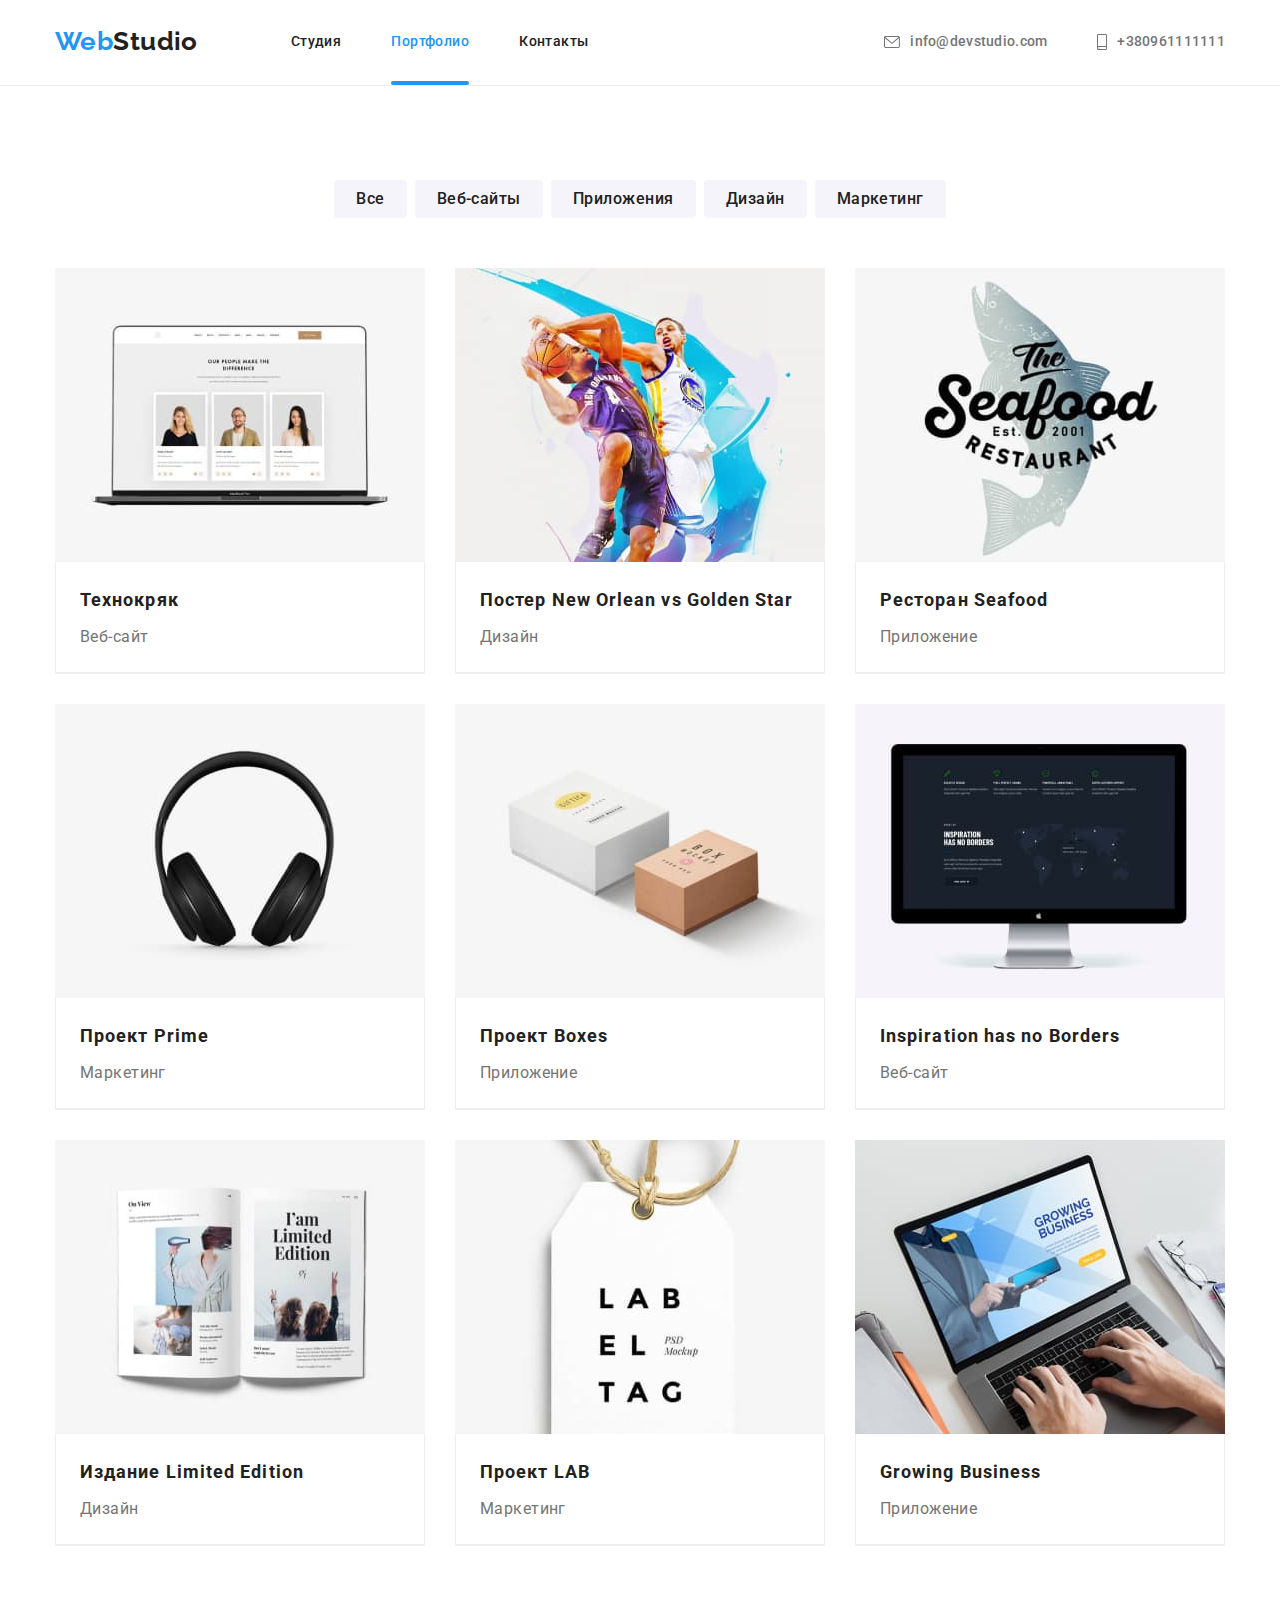
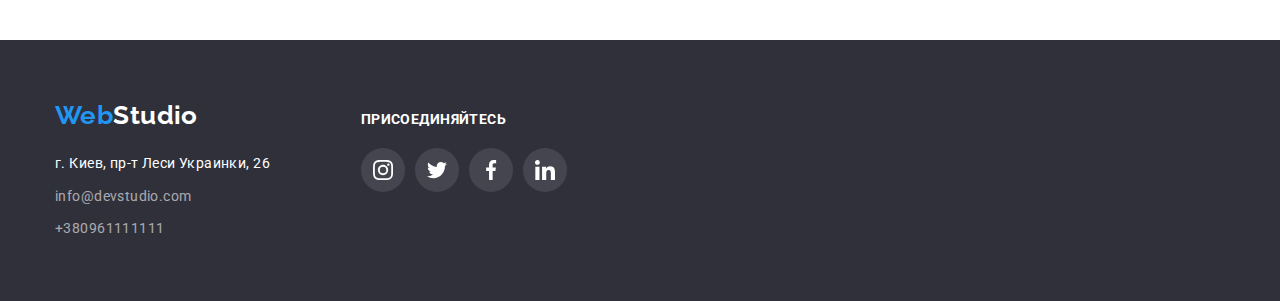
==== portfolio.html @ 93a17769 "start" ====
<!DOCTYPE html>
<html lang="en">
<head>
    <meta charset="UTF-8">
    <meta http-equiv="X-UA-Compatible" content="IE=edge">
    <meta name="viewport" content="width=device-width, initial-scale=1.0">
    <title>Портфолио</title>
    <link rel="stylesheet" href="https://cdn.jsdelivr.net/npm/modern-normalize@1.1.0/modern-normalize.min.css">
    <link rel="preconnect" href="https://fonts.googleapis.com">
    <link rel="preconnect" href="https://fonts.gstatic.com" crossorigin>
    <link href="https://fonts.googleapis.com/css2?family=Raleway:wght@700&family=Roboto:wght@400;500;700;900&display=swap"
        rel="stylesheet">    
    <link rel="stylesheet" href="./css/styles.css">
</head>
<body>
    <header>
        <!--site nav-->
        <div class="container navigation">
            <nav>
                <a href="" class="logo"><span class="logo-accent">Web</span>Studio</a>
                <ul class="site-nav list">
                    <li class="item"><a href="index.html" class="link nav">Студия</a></li>
                    <li class="item"><a href="portfolio.html" class="link nav current">Портфолио</a></li>
                    <li class="item"><a href="" class="link nav">Контакты</a></li>
                </ul>
            </nav>
            <!--contacts-->
            <ul class="contacts list">
                <li class="item contacts-header">
    
                    <a href="mailto:info@devstudio.com" class="feedback link icon-item">
                        <svg class="icon-envelope" width="16" height="12">
                            <use href="./images/icons.svg#icon-envelope"></use>
                        </svg>
                        info@devstudio.com</a>
                </li>
                <li class="item contacts-header">
    
                    <a href="tell:+380961111111" class="feedback link icon-item">
                        <svg class="icon-smartphone" width="10" height="16">
                            <use href="./images/icons.svg#icon-smartphone"></use>
                        </svg>
                        +380961111111</a>
                </li>
            </ul>
        </div>
    </header>
    <main>
        <section class="section">
            <div class="container">
                <h1 hidden>Наши работы</h1>
                <ul class="filter list">
                    <li class="item"><button type="button" class="button secondary">Все</button></li>
                    <li class="item"><button type="button" class="button secondary">Веб-сайты</button></li>
                    <li class="item"><button type="button" class="button secondary">Приложения</button></li>
                    <li class="item"><button type="button" class="button secondary">Дизайн</button></li>
                    <li class="item"><button type="button" class="button secondary">Маркетинг</button></li>
                </ul>
                <ul class="portfolio-list list">
                    <li class="item"> 
                            <div class="portfolio-description">                    
                                <img src="./images/people.jpg" alt="сайт" width="370" height="294">
                                <div class="portfolio-overlay">
                                    <p class="portfolio-overlay-text">Ресурс предлагает комплексные предложения с разным уровнем функционала и сервисов. Все это позволит посетителю получить
                                    исчерпывающие сведения о компании или частном лице.</p>
                                </div>
                            </div>
                            <div class="card-portfolio">
                                <h2 class="portfolio-title">Технокряк</h2>
                                <p class="portfolio-exemple">Веб-сайт</p>
                            </div>
                    </li>
                    <li class="item">
                            <div class="portfolio-description">
                                <img src="./images/basket.jpg" alt="баскетюол постер" width="370" height="294">
                                <div class="portfolio-overlay">
                                    <p class="portfolio-overlay-text">Ресурс предлагает комплексные предложения с разным уровнем функционала и сервисов.
                                        Все это позволит посетителю получить
                                        исчерпывающие сведения о компании или частном лице.</p>
                                </div>
                            </div>
                            <div class="card-portfolio">
                                <h2 class="portfolio-title">Постер New Orlean vs Golden Star</h2>
                                <p class="portfolio-exemple">Дизайн</p>
                            </div>
                    </li>
                    <li class="item">
                            <div class="portfolio-description">
                                <img src="./images/logorest.jpg" alt="логотип ресторана" width="370" height="294">
                                <div class="portfolio-overlay">
                                    <p class="portfolio-overlay-text">Ресурс предлагает комплексные предложения с разным уровнем функционала и сервисов.
                                        Все это позволит посетителю получить
                                        исчерпывающие сведения о компании или частном лице.</p>
                                </div>
                            </div>
                            <div class="card-portfolio">
                                <h2 class="portfolio-title">Ресторан Seafood</h2>
                                <p class="portfolio-exemple">Приложение</p>
                            </div>
                        </a>
                    </li>
                    <li class="item">
                            <div class="portfolio-description">
                                <img src="./images/headphones.jpg" alt="наушники" width="370" height="294">
                                <div class="portfolio-overlay">
                                    <p class="portfolio-overlay-text">Ресурс предлагает комплексные предложения с разным уровнем функционала и сервисов.
                                        Все это позволит посетителю получить
                                        исчерпывающие сведения о компании или частном лице.</p>
                                </div>
                            </div>
                            <div class="card-portfolio">
                                <h2 class="portfolio-title">Проект Prime</h2>
                                <p class="portfolio-exemple">Маркетинг</p>
                            </div>
                    </li>
                    <li class="item">
                            <div class="portfolio-description">
                                <img src="./images/box.jpg" alt="две коробки" width="370" height="294">
                                <div class="portfolio-overlay">
                                    <p class="portfolio-overlay-text">Ресурс предлагает комплексные предложения с разным уровнем функционала и сервисов.
                                        Все это позволит посетителю получить
                                        исчерпывающие сведения о компании или частном лице.</p>
                                </div>
                            </div>
                            <div class="card-portfolio">
                                <h2 class="portfolio-title">Проект Boxes</h2>
                                <p class="portfolio-exemple">Приложение</p>
                            </div>
                    </li>
                    <li class="item">
                            <div class="portfolio-description">
                                <img src="./images/monitor.jpg" alt="монитор" width="370" height="294">
                                <div class="portfolio-overlay">
                                    <p class="portfolio-overlay-text">Ресурс предлагает комплексные предложения с разным уровнем функционала и сервисов.
                                        Все это позволит посетителю получить
                                        исчерпывающие сведения о компании или частном лице.</p>
                                </div>
                            </div>
                            <div class="card-portfolio">
                                <h2 class="portfolio-title">Inspiration has no Borders</h2>
                                <p class="portfolio-exemple">Веб-сайт</p>
                            </div>
                    </li>
                    <li class="item">
                            <div class="portfolio-description">
                                <img src="./images/magazine.jpg" alt="журнал" width="370" height="294">
                                <div class="portfolio-overlay">
                                    <p class="portfolio-overlay-text">Ресурс предлагает комплексные предложения с разным уровнем функционала и сервисов.
                                        Все это позволит посетителю получить
                                        исчерпывающие сведения о компании или частном лице.</p>
                                </div>
                            </div>
                            <div class="card-portfolio">
                                <h2 class="portfolio-title">Издание Limited Edition</h2>
                                <p class="portfolio-exemple">Дизайн</p>
                            </div>
                    </li>
                    <li class="item">
                            <div class="portfolio-description">
                                <img src="./images/label.jpg" alt="ярлык" width="370" height="294">
                                <div class="portfolio-overlay">
                                    <p class="portfolio-overlay-text">Ресурс предлагает комплексные предложения с разным уровнем функционала и сервисов.
                                        Все это позволит посетителю получить
                                        исчерпывающие сведения о компании или частном лице.</p>
                                </div>
                            </div>
                            <div class="card-portfolio">
                                <h2 class="portfolio-title">Проект LAB</h2>
                                <p class="portfolio-exemple">Маркетинг</p>
                            </div>
                    </li>
                    <li class="item">
                            <div class="portfolio-description">
                                <img src="./images/laptop.jpg" alt="ноутбук" width="370" height="294">
                                <div class="portfolio-overlay">
                                    <p class="portfolio-overlay-text">Ресурс предлагает комплексные предложения с разным уровнем функционала и сервисов.
                                        Все это позволит посетителю получить
                                        исчерпывающие сведения о компании или частном лице.</p>
                                </div>
                            </div>
                            <div class="card-portfolio">
                                <h2 class="portfolio-title">Growing Business</h2>
                                <p class="portfolio-exemple">Приложение</p>
                            </div>
                    </li>       
                </ul>
            </div>
        </section>
    </main>
    <!--footer-->
    <footer class="footer">
        <div class="footer-items container">
            <div class="contacts-nav-footer">
                <div class="logo-footer">
                    <a href="" class="logo"><span class="logo-accent">Web</span>Studio</a>
                </div>
                <address>
                    <ul class="contacts-footer list">
                        <li class="item">
                            <a href="https://goo.gl/maps/sGWzshtrrZ5VpV499" class="location link">г. Киев, пр-т Леси
                                Украинки, 26</a>
                        </li>
                        <li class="item">
                            <a href="mailto:info@devstudio.com" class="feedback mail link">info@devstudio.com</a>
                        </li>
                        <li class="item">
                            <a href="tell:+380961111111" class="feedback tell link">+380961111111</a>
                        </li>
                    </ul>
                </address>
            </div>
            <div>
                <h3 class="connect-footer">Присоединяйтесь</h3>
                <ul class="social-link-list-footer list">
                    <li class="social-link-item">
                        <a href="" class="social-link bg-icon-footer">
                            <svg class="social-link-icon color-icon-footer" width="20" height="20">
                                <use href="./images/icons.svg#icon-instagram"></use>
                            </svg>
                        </a>
                    </li>
                    <li class="social-link-item">
                        <a href="" class="social-link bg-icon-footer">
                            <svg class="social-link-icon color-icon-footer" width="20" height="20">
                                <use href="./images/icons.svg#icon-twitter"></use>
                            </svg>
                        </a>
                    </li>
                    <li class="social-link-item">
                        <a href="" class="social-link bg-icon-footer">
                            <svg class="social-link-icon color-icon-footer" width="20" height="20">
                                <use href="./images/icons.svg#icon-facebook"></use>
                            </svg>
                        </a>
                    </li>
                    <li class="social-link-item">
                        <a href="" class="social-link bg-icon-footer">
                            <svg class="social-link-icon color-icon-footer" width="20" height="20">
                                <use href="./images/icons.svg#icon-linkedin"></use>
                            </svg>
                        </a>
                    </li>
                </ul>
            </div>
        </div>
    </footer>
</body>
</html>
---- css/styles.css ----
/* accent color #2196F3 */
/* basic color text #212121 */
/* secondary color text #757575 */
/* white #ffffff */
/* secondary background color #F5F4FA */
/* accent backround color #2F303A */
/* contacts footer rgba(255, 255, 255, 0,6) */
:root {
  --accent-color: #2196f3;
  --basic-color-text: #757575;
  --secondary-color-text: #212121;
  --primary-white-color: #ffffff;
  --secondary-bg-color: #f5f4fa;
  --footer-bg-color: #2f303a;
  --footer-contact-color: rgba(255, 255, 255, 0.6);
  --secondary-accent-color: #188ce8;
  --primary-font-famyly: Roboto, sans-serif;
  --secondary-font-family: Raleway, sans-serif;
  --card-set-gat: 30px;
  --color-icons: #afb1b8;
  --hero-bg-gradient: rgba(47, 48, 58, 0.4);
}
body {
  color: var(--basic-color-text);
  background-color: var(--primary-white-color);

  font-family: var(--primary-font-famyly);
  font-weight: 400;
  font-size: 14px;
  line-height: 1.71;
  letter-spacing: 0.03em;
}
img {
  display: block;
  max-width: 100%;
}
header {
  border-bottom: 1px solid rgba(236, 236, 236, 1);
}
/* ===components start=== */
.link {
  text-decoration: none;
}
.list {
  list-style: none;
}
.title {
  color: var(--secondary-color-text);
  font-size: 36px;
  line-height: 1.17;

  margin-bottom: 50px;
  text-align: center;
}
h1,
h2,
h3,
h4,
h5,
h6,
p {
  margin: 0;
}
ol,
ul {
  margin-top: 0;
  margin-bottom: 0;
  padding-left: 0;
}
.container {
  width: 1200px;
  padding-left: 15px;
  padding-right: 15px;
  margin-left: auto;
  margin-right: auto;
}
.section {
  padding-top: 94px;
  padding-bottom: 94px;
}
.section.no-padding-top {
  padding-top: 0;
}
.social-link {
  width: 44px;
  height: 44px;
  display: flex;
  justify-content: center;
  align-items: center;
  border-radius: 50%;
  transition-property: background-color;
  transition-duration: 250ms;
  transition-timing-function: cubic-bezier(0.4, 0, 0.2, 1);
}
.social-link-icon {
  fill: var(--color-icons);
  transition-property: color;
  transition-duration: 250ms;
  transition-timing-function: cubic-bezier(0.4, 0, 0.2, 1);
}
.social-link:hover,
.social-link:focus {
  background-color: var(--accent-color);
}
.social-link:hover .social-link-icon,
.social-link:focus .social-link-icon {
  fill: var(--primary-white-color);
}

/* ===component end=== */
/* ===logo start=== */
.logo {
  margin-right: 93px;

  font-family: var(--secondary-font-family);
  font-weight: 700;
  font-size: 26px;
  line-height: 1.2;
  text-decoration: none;

  color: var(--secondary-color-text);
}
.logo-accent {
  color: var(--accent-color);
}
/* ===logo end ===*/
/* ===site-nav start=== */
.navigation {
  display: flex;
  justify-content: space-between;
  align-items: center;
  padding-top: 24px;
  padding-bottom: 25px;
}
nav {
  display: flex;
  align-items: center;
}
.site-nav {
  display: flex;

  font-weight: 500;
  line-height: 1.14;
}
.contacts {
  display: flex;
  margin-left: auto;
}
.site-nav .item:not(:last-child),
.contacts .item:not(:last-child) {
  margin-right: 50px;
}
.link.nav {
  position: relative;
  color: var(--secondary-color-text);
  padding-top: 32px;
  padding-bottom: 32px;
  transition-property: color;
  transition-duration: 250ms;
  transition-timing-function: cubic-bezier(0.4, 0, 0.2, 1);
}
.feedback.link {
  font-weight: 500;
  font-size: 14px;
  line-height: 1.14;
  letter-spacing: 0.02em;
  color: var(--basic-color-text);
  transition-property: color;
  transition-duration: 250ms;
  transition-timing-function: cubic-bezier(0.4, 0, 0.2, 1);
}
.icon-item {
  display: flex;
  align-items: center;
  padding-top: 10px;
  padding-bottom: 10px;
}
.icon-envelope,
.icon-smartphone {
  margin-right: 10px;
  fill: currentColor;
}

.link.nav:hover,
.link.nav:focus,
.feedback.link:hover,
.feedback.link:focus {
  color: var(--accent-color);
}
.link.nav.current {
  color: var(--accent-color);
}
.link.nav.current::after {
  position: absolute;

  display: block;
  content: "";
  width: 100%;
  height: 4px;
  border-radius: 2px;
  bottom: -4px;

  background-color: var(--accent-color);
}
/* ===site-nav end=== */
/* ===hero start=== */
.hero {
  max-width: 1600px;
  min-height: 600px;
  margin: 0 auto;
  padding: 200px 0;
  text-align: center;

  background-image: linear-gradient(
      to right,
      var(--hero-bg-gradient),
      var(--hero-bg-gradient)
    ),
    url("../images/bg-image.jpg");

  background-repeat: no-repeat;
  background-position: center;
  background-size: cover;
  background-color: var(--footer-bg-color);
}
.hero-title {
  margin-bottom: 30px;

  font-weight: 900;
  font-size: 44px;
  line-height: 1.36;
  text-align: center;
  letter-spacing: 0.06em;
  text-transform: uppercase;

  color: var(--primary-white-color);
}
/* ===hero end */
/* ===buttons start=== */
.button {
  border-radius: 4px;
  border: none;

  font-size: 16px;
  font-family: inherit;
  text-align: center;

  color: var(--secondary-color-text);
  background-color: var(--secondary-bg-color);
}
.button.primary {
  padding: 10px 32px;

  font-weight: 700;
  line-height: 1.87;
  letter-spacing: 0.06em;

  color: var(--primary-white-color);
  background-color: var(--accent-color);

  transition-property: background-color;
  transition-duration: 250ms;
  transition-timing-function: cubic-bezier(0.4, 0, 0.2, 1);
}
.button.primary:hover,
.button.primary:focus {
  background-color: var(--secondary-accent-color);
}
.button.secondary {
  padding: 6px 22px;

  font-weight: 500;
  line-height: 1.62;
  letter-spacing: 0.03em;

  transition-property: color, background-color, box-shadow;
  transition-duration: 250ms;
  transition-timing-function: cubic-bezier(0.4, 0, 0.2, 1);
}
.button.secondary:hover,
.button.secondary:focus {
  color: var(--primary-white-color);
  background-color: var(--accent-color);
  box-shadow: 0px 3px 1px rgba(0, 0, 0, 0.1), 0px 1px 2px rgba(0, 0, 0, 0.08),
    0px 2px 2px rgba(0, 0, 0, 0.12);

  cursor: pointer;
}
.button.secondary.active {
  color: var(--primary-white-color);
  background-color: var(--accent-color);
}
/* ===buttons end=== */
/* ===sections primary page start===*/
.features-list .item:not(:last-child),
.working-list .item:not(:last-child),
.team-list .item:not(:last-child) {
  margin-right: 30px;
}
.description {
  width: calc((100%-90px) / 4);
}
.features-list,
.team-list,
.working-list {
  display: flex;
  justify-content: center;
}
.features-point {
  padding-bottom: 10px;

  font-size: 14px;
  line-height: 1.14;
  text-transform: uppercase;

  color: var(--secondary-color-text);
}
.icon-features {
  display: flex;
  justify-content: center;
  align-items: center;
  width: 270px;
  height: 120px;
  margin-bottom: 30px;
  background-color: var(--secondary-bg-color);
  border-radius: 4px;
}
.working-item {
  position: relative;
}
.working-subscription {
  position: absolute;
  bottom: 0;
  width: 370px;
  height: 70px;

  font-family: Roboto;
  font-style: normal;
  font-weight: bold;
  font-size: 14px;
  line-height: 1.14;
  text-align: center;
  text-transform: uppercase;
  padding-top: 27px;

  color: #ffffff;
  background: rgba(47, 48, 58, 0.8);
}

.team-section {
  background-color: var(--secondary-bg-color);
}
.team-description {
  background-color: var(--primary-white-color);
  border-radius: 0px 0px 4px 4px;
  box-shadow: 0px 1px 3px rgba(0, 0, 0, 0.12), 0px 1px 1px rgba(0, 0, 0, 0.14),
    0px 2px 1px rgba(0, 0, 0, 0.2);
}
.card-team {
  padding: 30px 32px;
}
.team-name,
.team-position {
  font-size: 16px;
  line-height: 1.19;
  text-align: center;
}
.team-name {
  margin-bottom: 10px;

  font-weight: 500;

  color: var(--secondary-color-text);
}
.social-link-list {
  display: flex;
  margin-top: 16px;
  align-items: center;
  justify-content: space-between;
}

.regular-customers-list {
  display: flex;
  justify-content: space-between;
  align-items: center;
}
.client-logo {
  fill: var(--color-icons);
  transition-property: fill;
  transition-duration: 250ms;
  transition-timing-function: cubic-bezier(0.4, 0, 0.2, 1);
}
.regular-client-link {
  display: flex;
  justify-content: center;
  align-items: center;
  width: 170px;
  height: 92px;
  border: 1px solid var(--color-icons);
  border-radius: 4px;

  transition-property: border;
  transition-duration: 250ms;
  transition-timing-function: cubic-bezier(0.4, 0, 0.2, 1);
}
.regular-client-link:hover,
.regular-client-link:focus {
  border: 1px solid var(--accent-color);
}
.regular-client-link:hover .client-logo,
.regular-client-link:focus .client-logo {
  fill: var(--accent-color);
}
/* ===sections primary page end=== */
/* ===section portfolio page start=== */
.filter {
  display: flex;
  justify-content: center;
  margin-bottom: 50px;
}
.filter .item:not(:last-child) {
  margin-right: 8px;
}
.portfolio-list {
  display: flex;
  flex-wrap: wrap;

  margin-bottom: calc(-1 * var(--card-set-gat));
  margin-right: calc(-1 * var(--card-set-gat));
}
.portfolio-list > .item {
  margin-bottom: var(--card-set-gat);
  margin-right: var(--card-set-gat);
  width: calc(100% / 3- var(--card-set-gat));
  border-bottom: 1px solid #eeeeee;
  transition-property: box-shadow;
  transition-duration: 250ms;
  transition-timing-function: cubic-bezier(0.4, 0, 0.2, 1);
}
.portfolio-list > .item:hover {
  box-shadow: 0px 1px 1px rgba(0, 0, 0, 0.12), 0px 4px 4px rgba(0, 0, 0, 0.06),
    1px 4px 6px rgba(0, 0, 0, 0.16);
}
.portfolio-list > .item:hover .portfolio-overlay {
  transform: translateY(0);
  opacity: 1;
}
.portfolio-title {
  margin-bottom: 4px;

  font-weight: 700;
  font-size: 18px;
  line-height: 2;
  letter-spacing: 0.06em;

  color: var(--secondary-color-text);
}
.card-portfolio {
  padding: 20px 24px;
  border: 1px solid #eeeeee;
  border-top: none;
}
.portfolio-description {
  position: relative;
  overflow: hidden;
}
.portfolio-overlay {
  position: absolute;
  opacity: 0;

  display: inline-block;
  content: "";
  width: 100%;
  height: 100%;
  top: 0;
  left: 0;

  background-color: rgba(33, 150, 243, 0.9);

  transform: translateY(100%);
  transition: transform 250ms cubic-bezier(0.4, 0, 0.2, 1);
}
.portfolio-overlay-text {
  position: absolute;
  top: 0;
  left: 0;

  padding: 63px 24px;

  font-size: 18px;
  line-height: 1.56;

  color: var(--primary-white-color);
}

.portfolio-exemple {
  font-size: 16px;
  line-height: 1.87;

  color: var(--basic-color-text);
}
/* ===section portfolio page end=== */
/* ===footer start=== */
.footer {
  padding-top: 60px;
  padding-bottom: 60px;
  background-color: var(--footer-bg-color);
}
.logo-footer {
  margin-bottom: 20px;
}
.contacts-footer .item:not(:last-child) {
  margin-bottom: 9px;
}
.footer .logo {
  color: var(--primary-white-color);
}
.location {
  font-style: normal;
  color: var(--primary-white-color);
  transition-property: color;
  transition-duration: 250ms;
  transition-timing-function: cubic-bezier(0.4, 0, 0.2, 1);
}
.location:hover,
.location:focus {
  color: var(--accent-color);
}
.mail.link,
.tell.link {
  font-style: normal;
  font-weight: 400;
  letter-spacing: 0.03em;
  line-height: 1.71;

  color: var(--footer-contact-color);
}
.footer-items {
  display: flex;
  align-items: baseline;
}
.social-link-list-footer {
  display: flex;
}
.social-link-item:not(:last-child) {
  margin-right: 10px;
}
.connect-footer {
  margin-bottom: 20px;
  font-size: 14px;
  line-height: 1.14;
  text-transform: uppercase;
  color: var(--primary-white-color);
}
.contacts-nav-footer {
  margin-right: 70px;
}
.bg-icon-footer {
  background-color: rgba(255, 255, 255, 0.1);
}
.color-icon-footer {
  fill: var(--primary-white-color);
}
/* ===footer end=== */
/* ===backdrop start=== */
.backdrop {
  position: fixed;
  top: 0;
  left: 0;

  width: 100%;
  height: 100%;
  background-color: rgba(0, 0, 0, 0.2);
  transition: opacity 250ms cubic-bezier(0.4, 0, 0.2, 1),
  visibility 250ms cubic-bezier(0.4, 0, 0.2, 1);
}
.backdrop.is-hidden {
  opacity: 0;
  pointer-events: none;
}
.modal {
  position: absolute;
  top: 50%;
  left: 50%;
  transform: translate(-50%, -50%);

  min-width: 528px;
  min-height: 581px;
  padding: 8px;
  background-color: var(--primary-white-color);
  box-shadow: 0px 1px 3px rgba(0, 0, 0, 0.12), 0px 1px 1px rgba(0, 0, 0, 0.14),
    0px 2px 1px rgba(0, 0, 0, 0.2);
  border-radius: 4px;
}
.close-btn {
  position: absolute;
  right: 8px;

  display: flex;
  justify-content: center;
  align-items: center;

  margin: 0;
  padding: 0;
  border: 0;
  width: 30px;
  height: 30px;

  border-radius: 50%;
  border: 1px solid rgba(0, 0, 0, 0.1);
  background-color: var(--primary-white-color);
}

/* ===backdrop end=== */
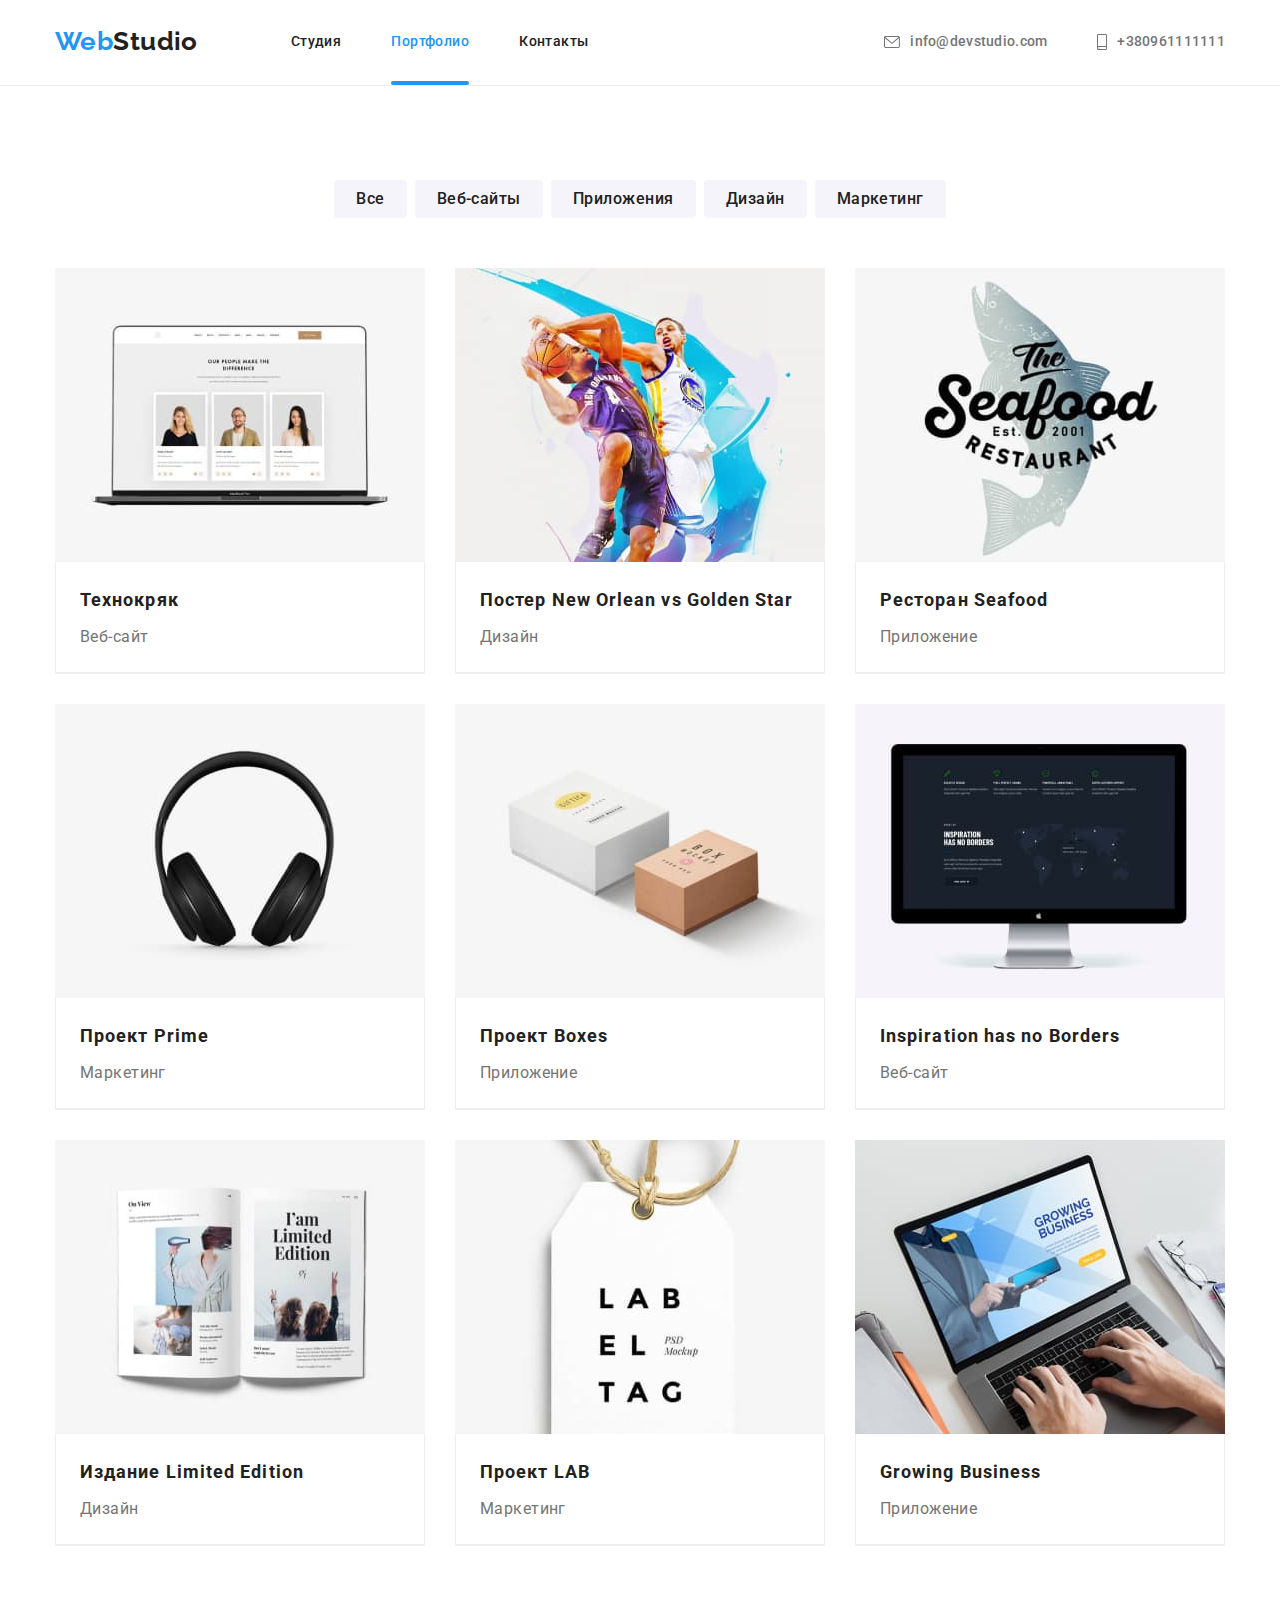
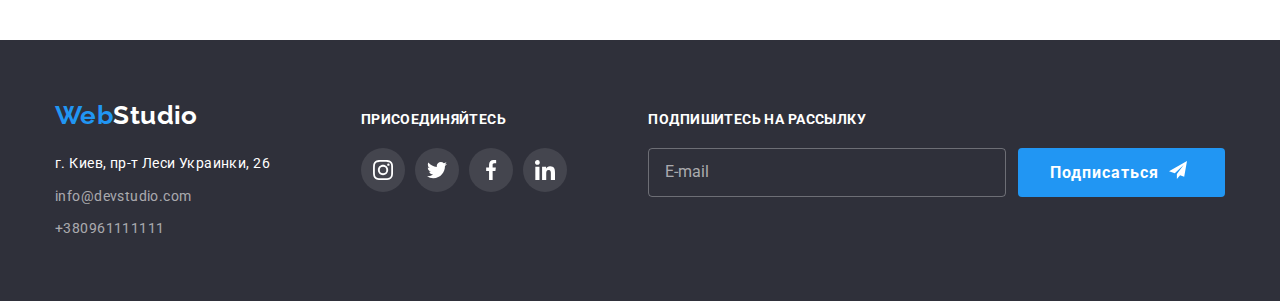
==== commit d9bce865: "6/04" ====
--- a/portfolio.html
+++ b/portfolio.html
@@ -242,6 +242,18 @@
                     </li>
                 </ul>
             </div>
+            <div class="subscribe-form">
+                <h3 class="connect-footer">Подпишитесь на рассылку</h3>
+                <form class="subscribe-container" action="">
+                    <input class="subscribe-area" type="email" name="email" placeholder="E-mail">
+                    <button type="submit" class="button primary subscribe-button">
+                        <span class="subscribe-button-text">Подписаться</span>
+                        <svg width="24" height="24">
+                            <use href="./images/icons.svg#icon-send"></use>
+                        </svg>
+                    </button>
+                </form>
+            </div>
         </div>
     </footer>
 </body>
--- a/css/styles.css
+++ b/css/styles.css
@@ -290,6 +290,10 @@
   color: var(--primary-white-color);
   background-color: var(--accent-color);
 }
+.subscribe-button {
+  display: flex;
+  align-items: center;
+}
 /* ===buttons end=== */
 /* ===sections primary page start===*/
 .features-list .item:not(:last-child),
@@ -538,6 +542,7 @@
 .footer-items {
   display: flex;
   align-items: baseline;
+  justify-content: space-between;
 }
 .social-link-list-footer {
   display: flex;
@@ -560,6 +565,29 @@
 }
 .color-icon-footer {
   fill: var(--primary-white-color);
+}
+.subscribe-form {
+  margin-left: auto;
+}
+.subscribe-button-text {
+  margin-right: 10px;
+}
+.subscribe-container {
+  display: flex;  
+}
+.subscribe-area {
+  border-radius: 4px;
+  margin-right: 12px;
+  min-width: 358px;
+  padding-left: 16px;
+  background-color: transparent;
+  border: 1px solid rgba(255, 255, 255, 0.3);
+}
+.subscribe-area::placeholder {
+  font-size: 16px;
+  line-height: 1.25;
+
+  color: rgba(255, 255, 255, 0.6);
 }
 /* ===footer end=== */
 /* ===backdrop start=== */
@@ -610,5 +638,141 @@
   border: 1px solid rgba(0, 0, 0, 0.1);
   background-color: var(--primary-white-color);
 }
-
+.close-icon {
+  transition-property: fill;
+  transition-duration: 250ms;
+  transition-timing-function: cubic-bezier(0.4, 0, 0.2, 1);
+}
+.close-btn:hover .close-icon,
+.close-btn:focus .close-icon {
+  fill: var(--accent-color);
+}
+/* === form start === */
+.form-title {
+  display: inline-block;
+  margin-bottom: 12px;
+  font-weight: 700;
+  font-size: 20px;
+  line-height: 1.15;
+  text-align: center;
+  letter-spacing: 0.03em;
+  color: var(--secondary-color-text);
+}
+.form {
+  padding: 32px;
+}
+.form-label,
+.comment-label {
+  font-size: 12px;
+  line-height: 1.17;
+  letter-spacing: 0.01em;
+  color: var(--secondary-text-color);
+  margin-bottom: 4px;
+}
+.form-input {
+  padding: 12px;
+  padding-left: 42px;
+  border: 1px solid rgba(33, 33, 33, 0.2);
+  border-radius: 4px;
+  transition-property: border-color;
+  transition-duration: 250ms;
+  transition-timing-function: cubic-bezier(0.4, 0, 0.2, 1);
+}
+.form-field {
+  position: relative;
+  display: flex;
+  flex-direction: column;
+  margin-bottom: 10px;
+}
+.form-icon {
+  position: absolute;  
+  top: 50%;
+  left: 12px;
+  transition-property: fill;
+  transition-duration: 250ms;
+  transition-timing-function: cubic-bezier(0.4, 0, 0.2, 1);
+}
+.form-input:hover,
+.comment:hover,
+.form-input:focus,
+.comment:focus {
+  outline: none;
+  border-color: var(--accent-color);
+}
+.form-input:hover ~ .form-icon,
+.form-input:focus ~ .form-icon {
+  fill: var(--accent-color)
+}
+.comment {
+  resize: none;
+  border: 1px solid rgba(33, 33, 33, 0.2);
+  border-radius: 4px;
+  padding: 12px 16px;
+  font-size: 12px;
+  line-height: 1.17;
+  letter-spacing: 0.01em;
+  height: 120px;
+  
+  transition-property: border-color;
+  transition-duration: 250ms;
+  transition-timing-function: cubic-bezier(0.4, 0, 0.2, 1);
+}
+.comment::placeholder {
+  font-size: 12px;
+  line-height: 1.17;
+  letter-spacing: 0.01em;
+  color: rgba(117, 117, 117, 0.5);
+}
+.form-field-check {
+  padding-left: 14px;
+  margin-top: 25px;
+  margin-bottom: 30px;
+}
+.form-checkbox {
+  position: absolute;
+
+  width: 1px;
+  height: 1px;
+  margin: -1px;
+  padding: 0;
+
+  overflow: hidden;
+  border: 0;
+  clip: rect(0 0 0 0);
+}
+.icon-check {
+  display: inline-block;
+  width: 16px;
+  height: 15px;
+  border: 2px solid #212121;
+  border-radius: 2px;
+  margin-right: 7px;
+}
+.form-checkbox:checked +.icon-check {
+  background-image: url(../images/icon-check.svg);
+  background-position: center;
+  background-repeat: no-repeat;
+  background-color: var(--accent-color);
+  background-origin: border-box;
+  border-color: var(--accent-color);
+}
+.policy-label {
+  display: flex;
+  align-items: center;
+  font-size: 14px;
+  line-height: 1.71;
+  color: var(--basic-color-text);
+}
+
+.policy-link {
+  margin-left: 4px;
+  color: var(--accent-color);
+}
+.form-btn {
+  display: block;
+  min-width: 200px;
+  margin-left: auto;
+  margin-right: auto;
+  box-shadow: 0px 4px 4px 0px rgba(0, 0, 0, 0.25);
+}
 /* ===backdrop end=== */
